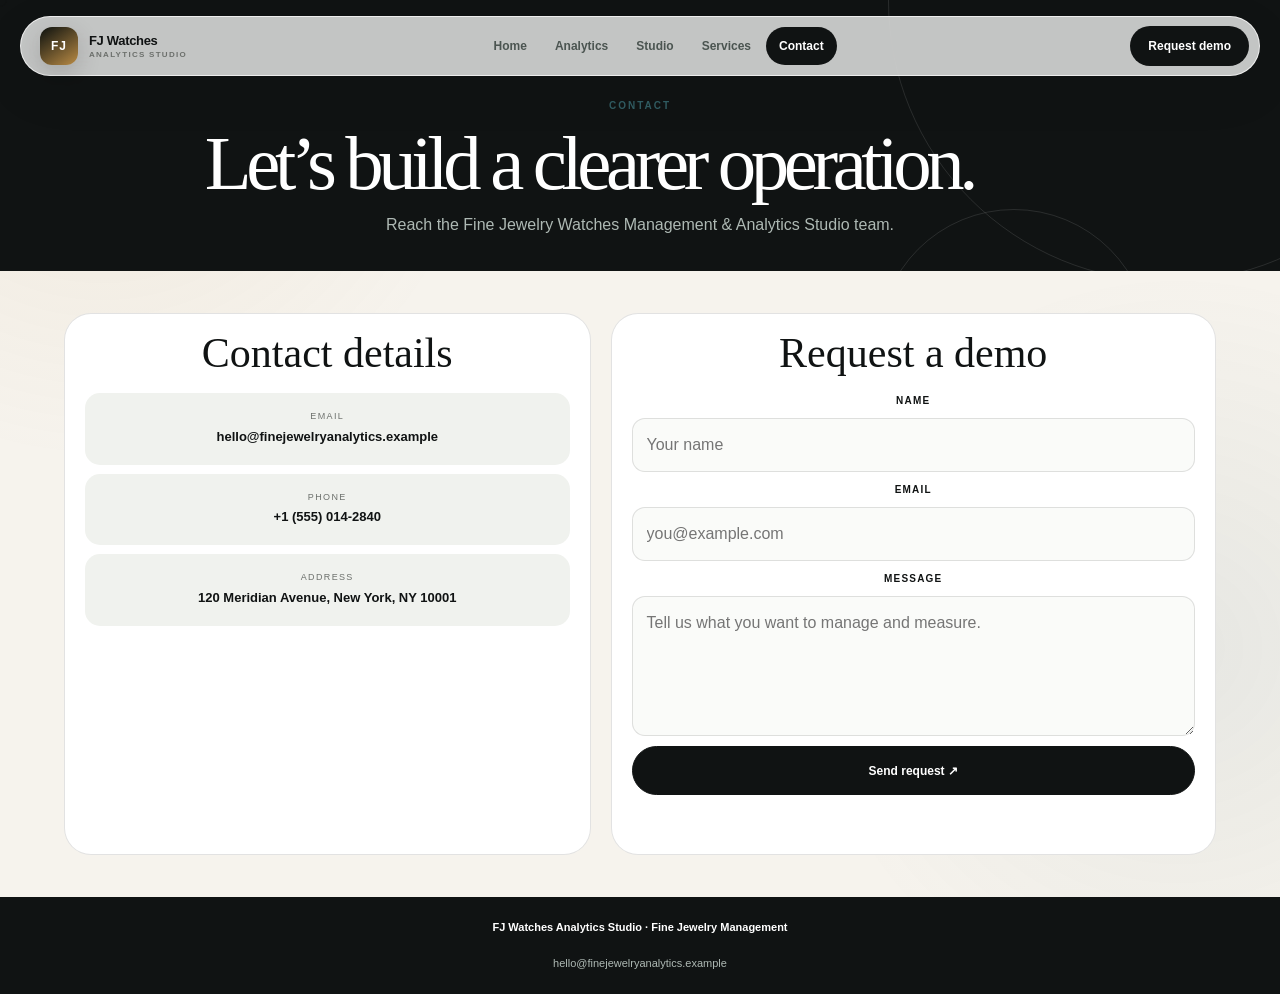
==== contact.html @ 07417df6 "first commit" ====
<!doctype html><html lang="en"><head><meta charset="utf-8"><meta name="viewport" content="width=device-width,initial-scale=1"><meta name="description" content="Contact Fine Jewelry Watches Management & Analytics Studio."><title>Contact — FJ Watches Analytics Studio</title><link rel="icon" href="assets/images/favicon.svg"><link rel="stylesheet" href="assets/css/style.css"></head><body><div class="progress"></div><div class="cursor"></div><header class="nav"><a class="brand" href="index.html"><span class="mark">FJ</span><span><b>FJ Watches</b><small>Analytics Studio</small></span></a><nav class="navlinks"><a href="index.html">Home</a><a href="directory.html">Analytics</a><a href="story.html">Studio</a><a href="workflow.html">Services</a><a class="active" href="contact.html">Contact</a></nav><a class="nav-cta" href="contact.html">Request demo</a><button class="menu" aria-label="Open menu">☰</button></header><main><section class="page active"><section class="page-hero compact-page"><div class="kicker">Contact</div><h1>Let’s build a clearer operation.</h1><p>Reach the Fine Jewelry Watches Management & Analytics Studio team.</p></section><section class="section reveal"><div class="contact-grid"><div class="panel"><h2>Contact details</h2><div class="details"><div class="detail"><small>Email</small><b>hello@finejewelryanalytics.example</b></div><div class="detail"><small>Phone</small><b>+1 (555) 014-2840</b></div><div class="detail"><small>Address</small><b>120 Meridian Avenue, New York, NY 10001</b></div></div><div class="map"><iframe src="https://www.google.com/maps?q=New%20York%20NY&output=embed" loading="lazy" title="Map"></iframe></div></div><div class="panel"><h2>Request a demo</h2><form class="form"><label for="name">Name</label><input id="name" placeholder="Your name"><label for="email">Email</label><input id="email" type="email" placeholder="you@example.com"><label for="message">Message</label><textarea id="message" placeholder="Tell us what you want to manage and measure."></textarea><button class="btn primary" type="button">Send request ↗</button></form></div></div></section></section></main><footer><div class="footer-brand">FJ Watches Analytics Studio · Fine Jewelry Management</div><div>hello@finejewelryanalytics.example</div></footer><script src="assets/js/main.js"></script></body></html>
---- assets/css/style.css ----
:root{
 --bg:#f7f8f6;--paper:#ffffff;--ink:#030b07;--muted:#68736e;
 --blue:#32699c;--gold:#be8c28;--red:#b52d1b;--slate:#48545a;
 --line:rgba(3,11,7,.12);--radius:28px;--ease:cubic-bezier(.2,.75,.2,1)
}
*{box-sizing:border-box}
html{scroll-behavior:smooth}
body{margin:0;background:var(--bg);color:var(--ink);font-family:Arial,Helvetica,sans-serif;line-height:1.5;overflow-x:hidden}
body:after{content:"";position:fixed;inset:0;pointer-events:none;z-index:-1;background:radial-gradient(circle at 10% 10%,rgba(50,105,156,.08),transparent 28%),radial-gradient(circle at 90% 70%,rgba(190,140,40,.07),transparent 30%)}
img{display:block;width:100%;height:100%;object-fit:cover}
a{text-decoration:none;color:inherit}
button,input,textarea{font:inherit}
.progress{position:fixed;z-index:999;left:0;top:0;height:3px;width:0;background:var(--gold)}
.cursor{display:none;position:fixed;z-index:9999;width:14px;height:14px;border:1px solid var(--ink);border-radius:50%;pointer-events:none;transform:translate(-50%,-50%);transition:.2s}
@media(min-width:1000px){.cursor{display:block}}

.nav{position:fixed;z-index:100;top:16px;left:50%;transform:translateX(-50%);width:min(1240px,calc(100% - 28px));padding:9px 10px 9px 19px;border:1px solid rgba(255,255,255,.7);background:rgba(247,248,246,.78);backdrop-filter:blur(20px);border-radius:999px;box-shadow:0 15px 50px rgba(3,11,7,.08);display:flex;align-items:center;justify-content:space-between}
.brand{display:flex;align-items:center;gap:10px;font-weight:800;letter-spacing:-.03em}
.mark{width:36px;height:36px;border-radius:50%;background:var(--ink);color:#fff;display:grid;place-items:center;font-family:Georgia,serif}
.navlinks{display:flex;gap:2px}
.navlinks a{font-size:12px;font-weight:700;padding:10px 13px;border-radius:999px;color:#4b5551;transition:.3s}
.navlinks a:hover,.navlinks a.active{background:var(--ink);color:#fff}
.nav-cta{background:var(--ink);color:#fff;border-radius:999px;padding:11px 18px;font-size:12px;font-weight:800;transition:.3s}
.nav-cta:hover{transform:translateY(-3px)}
.menu{display:none;width:40px;height:40px;border:0;border-radius:50%;background:var(--ink);color:#fff}

main{display:block}.page{display:none}.page.active{display:block}
.hero{min-height:560px;padding:92px 5vw 42px;display:grid;grid-template-columns:.9fr 1.1fr;gap:50px;align-items:center;background:linear-gradient(135deg,#f7f8f6,#eef2ed)}
.hero-copy{position:relative;z-index:3;text-align:center}
.kicker{font-size:10px;letter-spacing:.2em;text-transform:uppercase;font-weight:800;color:var(--blue);margin-bottom:19px}
.hero h1,.page-hero h1,h2,h3{font-family:Georgia,"Times New Roman",serif;font-weight:500}
.hero h1{font-size:clamp(48px,5.5vw,78px);text-align:center;line-height:.87;letter-spacing:-.07em;margin:0 0 26px;max-width:760px}
.hero h1 .line{display:block;overflow:hidden}
.hero h1 .line span{display:inline-block;animation:lineUp 1s var(--ease) both}
.hero h1 .line:nth-child(2) span{animation-delay:.13s}
.hero p{max-width:530px;color:var(--muted);font-size:15px;margin-left:auto;margin-right:auto;text-align:center}
.actions{display:flex;flex-wrap:wrap;justify-content:center;gap:10px;margin-top:24px}
.btn{min-height:49px;padding:0 21px;border:1px solid var(--ink);border-radius:999px;display:inline-flex;align-items:center;justify-content:center;font-size:12px;font-weight:800;transition:.35s var(--ease)}
.btn.primary{background:var(--ink);color:#fff}
.btn:hover{transform:translateY(-4px);box-shadow:0 16px 30px rgba(3,11,7,.15)}

.hero-art{height:370px;position:relative}
.hero-photo{height:350px;border-radius:42px 42px 145px 42px;overflow:hidden;transform:rotate(1.8deg);box-shadow:0 35px 90px rgba(3,11,7,.18);animation:photoIn 1.15s var(--ease) both}
.hero-photo img{transition:transform 1.2s var(--ease)}
.hero-art:hover .hero-photo img{transform:scale(1.07)}
.orbit{position:absolute;width:220px;height:220px;border:1px solid rgba(50,105,156,.35);border-radius:50%;right:-75px;top:20px;animation:spin 16s linear infinite}
.orbit:after{content:"";position:absolute;width:9px;height:9px;border-radius:50%;background:var(--gold);top:15px;left:45px}
.float-card{position:absolute;left:-35px;bottom:24px;width:245px;padding:18px;background:rgba(255,255,255,.92);backdrop-filter:blur(16px);border-radius:20px;box-shadow:0 22px 60px rgba(3,11,7,.14);animation:float 4s ease-in-out infinite}
.float-card b{font:30px Georgia,serif;display:block}
.float-card small{color:var(--muted);font-size:11px}

.marquee{overflow:hidden;background:var(--ink);color:#fff;padding:18px 0}
.track{display:flex;width:max-content;animation:marquee 25s linear infinite}
.track span{font:18px Georgia,serif;white-space:nowrap;padding:0 30px}.track i{color:var(--gold);font-style:normal}

.section{padding:46px 5vw;position:relative}
.section.alt{background:#edf1ed}
.head{display:block;text-align:center;margin:0 auto 22px;max-width:900px}
.head h2{font-size:clamp(36px,4.5vw,60px);line-height:.94;letter-spacing:-.06em;margin:0;max-width:780px}
.head p{max-width:520px;color:var(--muted);font-size:13px;margin:12px auto 0}

.dest-grid{display:grid;grid-template-columns:1.2fr .8fr .8fr;gap:14px;align-items:start}
.dest-card{min-height:280px;position:relative;overflow:hidden;border-radius:var(--radius);isolation:isolate;background:#bbc5bf;transition:transform .25s var(--ease),box-shadow .35s}
.dest-card:nth-child(2){margin-top:38px;min-height:250px}.dest-card:nth-child(3){margin-top:72px;min-height:225px}
.dest-card:after{content:"";position:absolute;inset:0;background:linear-gradient(180deg,transparent 42%,rgba(3,11,7,.78));z-index:1}
.dest-card img{transition:transform 1s var(--ease)}.dest-card:hover img{transform:scale(1.09)}
.dest-card:hover{box-shadow:0 30px 70px rgba(3,11,7,.18)}
.dest-num{position:absolute;z-index:2;right:17px;top:17px;width:39px;height:39px;border-radius:50%;background:rgba(255,255,255,.88);display:grid;place-items:center;font-size:10px;font-weight:800}
.dest-info{position:absolute;z-index:2;left:22px;right:20px;bottom:20px;color:#fff;text-align:center}
.dest-info small{font-size:10px;letter-spacing:.16em;text-transform:uppercase}.dest-info h3{font-size:32px;line-height:1;margin:7px 0 0}

.split{display:grid;grid-template-columns:.92fr 1.08fr;gap:36px;align-items:center}
.stack{height:360px;position:relative}
.stack .back{position:absolute;inset:45px 0 0 90px;border-radius:30px;overflow:hidden;transform:rotate(4deg);opacity:.78}
.stack .front{position:absolute;inset:0 90px 45px 0;border-radius:30px 135px 30px 30px;overflow:hidden;box-shadow:0 35px 80px rgba(3,11,7,.18)}
.stack img{transition:transform 1.1s var(--ease)}.stack:hover .front img{transform:scale(1.06)}
.copy{text-align:center}.copy .label{font-size:10px;letter-spacing:.18em;text-transform:uppercase;color:var(--blue);font-weight:800}
.copy h2{font-size:clamp(44px,5.6vw,76px);line-height:.92;letter-spacing:-.06em;margin:12px 0 20px}
.copy p{max-width:570px;color:var(--muted);margin-left:auto;margin-right:auto}
.stats{display:grid;grid-template-columns:repeat(3,1fr);gap:10px;margin-top:24px}
.stat{padding:16px;border:1px solid var(--line);border-radius:18px;background:rgba(255,255,255,.72)}
.stat b{font:34px Georgia,serif;display:block}.stat span{font-size:10px;color:var(--muted)}

.features{display:grid;grid-template-columns:repeat(4,1fr);gap:10px}
.feature{min-height:170px;padding:18px;border-radius:25px;color:#fff;background:var(--ink);overflow:hidden;position:relative;transition:.45s var(--ease)}
.feature:before{content:"";position:absolute;width:160px;height:160px;border:1px solid rgba(255,255,255,.13);border-radius:50%;right:-70px;top:-60px;transition:.6s}
.feature:hover{transform:translateY(-10px);box-shadow:0 25px 55px rgba(3,11,7,.15)}.feature:hover:before{transform:scale(1.5)}
.feature:nth-child(2){background:var(--blue)}.feature:nth-child(3){background:var(--gold)}.feature:nth-child(4){background:var(--slate)}
.feature i{font-style:normal;font-size:10px;letter-spacing:.1em;opacity:.7;display:block;text-align:center}.feature h3{font-size:24px;margin:28px 0 7px;line-height:.95;text-align:center}.feature p{font-size:12px;opacity:.76;max-width:260px;margin-left:auto;margin-right:auto;text-align:center}

.editorial{display:grid;grid-template-columns:1.1fr .9fr;gap:14px}
.editorial .big,.editorial .small{display:block;position:relative;overflow:hidden;border-radius:30px}
.editorial .big{height:270px}.editorial .smallcol{display:grid;grid-template-rows:1fr 1fr;gap:14px;min-height:270px}.editorial .small{height:auto;min-height:0}
.editorial a:after{content:"";position:absolute;inset:0;background:linear-gradient(180deg,transparent 48%,rgba(3,11,7,.66))}
.editorial img{transition:transform 1.1s var(--ease)}.editorial a:hover img{transform:scale(1.08)}
.caption{position:absolute;z-index:2;left:20px;bottom:18px;color:#fff;font-size:11px}

.page-hero{padding:98px 5vw 42px;background:var(--ink);color:#fff;position:relative;overflow:hidden;text-align:center}
.page-hero:before,.page-hero:after{content:"";position:absolute;border:1px solid rgba(255,255,255,.11);border-radius:50%;animation:spin 18s linear infinite}
.page-hero:before{width:560px;height:560px;right:-170px;top:-280px}.page-hero:after{width:270px;height:270px;right:130px;bottom:-210px;animation-direction:reverse}
.page-hero h1{font-size:clamp(48px,6vw,78px);margin-left:auto;margin-right:auto;line-height:.84;letter-spacing:-.07em;margin:8px 0 0;max-width:1050px;position:relative;z-index:1;animation:lineUp 1s var(--ease) both}
.page-hero p{max-width:600px;color:#aeb9b4;margin:16px auto 0;position:relative;z-index:1}

.steps{display:grid;grid-template-columns:repeat(3,1fr);gap:18px}
.step{padding:22px;text-align:center;border-top:1px solid var(--ink);transition:.35s var(--ease)}.step:hover{transform:translateY(-7px);padding-left:34px}
.step b{font-size:10px;color:var(--blue);letter-spacing:.1em}.step h3{font-size:30px;line-height:.95;margin:34px 0 10px}.step p{font-size:13px;color:var(--muted)}

.contact-grid{display:grid;grid-template-columns:.8fr 1.2fr;gap:20px}
.panel{padding:24px;border:1px solid var(--line);background:#fff;border-radius:27px}
.panel h2{font-size:42px;line-height:.95;margin:0 0 20px;text-align:center}
.details{display:grid;gap:9px;text-align:center}.detail{padding:17px;border-radius:15px;background:#f0f2ee}.detail small{display:block;font-size:9px;text-transform:uppercase;letter-spacing:.15em;color:var(--muted)}.detail b{font-size:13px}
.form{display:grid;gap:10px;text-align:center}.form label{font-size:10px;font-weight:800;text-transform:uppercase;letter-spacing:.12em}.form input,.form textarea{width:100%;padding:14px;border:1px solid var(--line);border-radius:13px;background:#fafbf9;outline:0}.form textarea{min-height:140px;resize:vertical}
.map{height:230px;margin-top:18px;border-radius:18px;overflow:hidden}.map iframe{width:100%;height:100%;border:0}

.cta{margin:0 5vw 60px;padding:48px 6%;border-radius:32px;background:var(--ink);color:#fff;display:flex;align-items:center;justify-content:space-between;gap:30px;overflow:hidden;position:relative}
.cta:after{content:"";position:absolute;width:420px;height:420px;border:1px solid rgba(255,255,255,.1);border-radius:50%;right:-120px;top:-170px}
.cta h2{font-size:clamp(42px,5.5vw,76px);line-height:.92;letter-spacing:-.06em;margin:0;max-width:740px;position:relative;z-index:1}.cta .btn{position:relative;z-index:1;border-color:#fff}.cta .btn.primary{background:#fff;color:var(--ink)}

.reveal{opacity:0;transform:translateY(55px);transition:opacity .9s var(--ease),transform .9s var(--ease)}
.reveal.show{opacity:1;transform:none}
.stagger>*{opacity:0;transform:translateY(30px);transition:.7s var(--ease)}.stagger.show>*{opacity:1;transform:none}.stagger.show>*:nth-child(2){transition-delay:.1s}.stagger.show>*:nth-child(3){transition-delay:.2s}.stagger.show>*:nth-child(4){transition-delay:.3s}

footer{padding:28px 5vw;background:var(--ink);color:#aeb9b4;display:flex;justify-content:center;gap:20px;font-size:11px;text-align:center;flex-wrap:wrap}.footer-brand{color:#fff;font-weight:800;width:100%}

@keyframes lineUp{from{opacity:0;transform:translateY(110%)}to{opacity:1;transform:none}}
@keyframes photoIn{from{opacity:0;transform:rotate(6deg) scale(.94)}to{opacity:1;transform:rotate(1.8deg) scale(1)}}
@keyframes float{50%{transform:translateY(-11px)}}@keyframes spin{to{transform:rotate(360deg)}}@keyframes marquee{to{transform:translateX(-50%)}}

@media(max-width:900px){
 .navlinks,.nav-cta{display:none}.menu{display:grid;place-items:center}.nav.open{border-radius:22px}.nav.open .navlinks{display:flex;position:absolute;top:62px;left:0;right:0;flex-direction:column;background:rgba(247,248,246,.98);padding:9px;border-radius:20px;box-shadow:0 20px 50px rgba(0,0,0,.12)}.nav.open .navlinks a{text-align:center}
 .hero{grid-template-columns:1fr;padding-top:112px;min-height:auto;text-align:center}.hero-art{height:430px}.hero-photo{height:410px}.dest-grid{grid-template-columns:1fr}.dest-card,.dest-card:nth-child(2),.dest-card:nth-child(3){margin:0;min-height:330px}
 .split,.contact-grid,.editorial{grid-template-columns:1fr}.stack{height:520px}.features,.steps{grid-template-columns:1fr 1fr}.editorial .big{height:500px}.editorial .small{height:300px}.head{display:block;text-align:center}.head p{margin:12px auto 0}.cta{display:block}.cta .btn{margin-top:28px}footer{display:block}footer div+div{margin-top:8px}
}
@media(max-width:560px){
 .nav{top:9px;width:calc(100% - 18px)}.hero{padding:115px 5vw 55px}.hero h1{font-size:55px}.hero-art{height:390px}.hero-photo{height:370px;border-radius:30px 30px 85px 30px}.float-card{width:205px;left:5px}
 .section{padding:58px 5vw}.head h2{font-size:45px}.stack{height:340px}.stack .front{inset:0 45px 25px 0}.stack .back{inset:30px 0 0 45px}.features,.steps,.stats{grid-template-columns:1fr}.editorial .big{height:300px}.editorial .small{height:200px}.page-hero{padding:112px 5vw 52px;text-align:center}.page-hero h1{font-size:54px}.panel{padding:18px}.panel h2{font-size:39px}.cta{margin-bottom:40px;padding:38px 7%;text-align:center}
}

/* Compact visual rhythm: keep sections intentionally short even at browser zoom-out. */
@media(min-width:901px){
  .hero{min-height:560px;}
  .hero-art{height:370px;}
  .hero-photo{height:350px;}
  .section{padding-top:46px;padding-bottom:46px;}
  .dest-card,.dest-card:nth-child(2),.dest-card:nth-child(3){min-height:280px;}
  .dest-card:nth-child(2){margin-top:38px;min-height:250px;}
  .dest-card:nth-child(3){margin-top:72px;min-height:225px;}
  .stack{height:360px;}
  .editorial .big{height:270px;}
  .editorial .smallcol{height:270px;}
  .feature{min-height:170px;}
  .page-hero{padding-top:98px;padding-bottom:42px;}
  .page-hero h1{font-size:clamp(48px,6vw,78px);}
}

/* Fine Jewelry Watches — compact SaaS dashboard theme */
:root{--bg:#f6f3ed;--paper:#fffdf8;--ink:#101313;--muted:#6c706c;--blue:#315d63;--gold:#b98b45;--red:#8f3f2e;--slate:#4e5653;--line:rgba(16,19,19,.12);--radius:24px}
body{background:var(--bg)}
body:after{background:radial-gradient(circle at 8% 8%,rgba(185,139,69,.09),transparent 27%),radial-gradient(circle at 92% 72%,rgba(49,93,99,.08),transparent 28%)}
.mark{width:38px;height:38px;border-radius:12px;background:var(--gold);font:700 11px Arial,sans-serif;letter-spacing:-.04em}
.hero{min-height:520px;padding:92px 5vw 34px;grid-template-columns:.88fr 1.12fr;gap:38px}
.hero h1{font-size:clamp(43px,4.7vw,70px);max-width:720px;line-height:.9}
.hero p{max-width:570px;font-size:14px}
.hero-art{height:330px}.hero-photo{height:310px;border-radius:28px;transform:none;background:#101313;box-shadow:0 28px 70px rgba(16,19,19,.14)}
.hero-art:hover .hero-photo img{transform:none}
.dashboard-card{padding:22px;color:#fff;overflow:hidden;background:linear-gradient(145deg,#151919,#30352f)}
.dashboard-card:before{content:"";position:absolute;inset:0;background:linear-gradient(120deg,rgba(185,139,69,.15),transparent 40%);pointer-events:none}
.dash-top{display:flex;justify-content:space-between;align-items:center;font-size:11px;position:relative}.dash-top span{font-size:9px;color:#b9c1bd;text-transform:uppercase;letter-spacing:.12em}
.metric-row{display:grid;grid-template-columns:repeat(3,1fr);gap:10px;margin-top:20px;position:relative}.metric-row>div{padding:12px;border:1px solid rgba(255,255,255,.1);border-radius:14px;background:rgba(255,255,255,.04)}.metric-row small{display:block;color:#9ca7a2;font-size:8px;text-transform:uppercase;letter-spacing:.1em}.metric-row strong{display:block;font:23px Georgia,serif;margin-top:4px}.metric-row em{font-style:normal;color:#d4b06e;font-size:8px}
.chart{width:100%;height:125px;margin-top:14px;position:relative}.dash-bottom{display:flex;justify-content:space-between;color:#8e9994;font-size:8px}
.float-card{background:rgba(255,253,248,.95);color:var(--ink);border-color:rgba(16,19,19,.08);box-shadow:0 20px 45px rgba(16,19,19,.12)}
.section{padding:42px 5vw}.head{margin-bottom:18px}.head h2{font-size:clamp(34px,4vw,56px)}
.feature-grid.three{grid-template-columns:repeat(3,1fr)}.feature.light{background:var(--paper);color:var(--ink);border:1px solid var(--line);box-shadow:0 12px 35px rgba(16,19,19,.04)}.feature.light.accent{background:#eee5d4}.feature.light.dark{background:#173033;color:#fff}.feature.light i{color:var(--gold);opacity:1}.feature.light h3{margin-top:22px}.feature.light p{color:inherit;opacity:.68}
.analytics-split{grid-template-columns:.9fr 1.1fr}.product-visual{height:330px;border-radius:26px;overflow:hidden;position:relative;box-shadow:0 22px 55px rgba(16,19,19,.12)}.product-visual img{transition:transform 1s var(--ease)}.product-visual:hover img{transform:scale(1.04)}.visual-tag{position:absolute;left:16px;bottom:16px;padding:9px 12px;background:rgba(16,19,19,.78);backdrop-filter:blur(10px);color:#fff;border-radius:999px;font-size:9px;letter-spacing:.08em;text-transform:uppercase}.copy h2{font-size:clamp(38px,4.6vw,64px)}
.steps.three{grid-template-columns:repeat(3,1fr)}
.analytics-gallery .big{height:250px}.analytics-gallery .smallcol{height:250px}
.dashboard-grid{display:grid;grid-template-columns:1.5fr .75fr .75fr;gap:12px}.dash-panel{background:var(--paper);border:1px solid var(--line);border-radius:22px;padding:18px;min-height:220px;overflow:hidden}.dash-panel.wide{grid-row:span 1}.panel-head{display:flex;justify-content:space-between;align-items:center;font-size:10px;text-transform:uppercase;letter-spacing:.1em;color:var(--muted)}.panel-head b{color:var(--gold)}.big-number{font:42px Georgia,serif;margin-top:10px}.large-chart{width:100%;height:150px;margin-top:8px}.panel-image{height:100px;border-radius:14px;margin:12px 0}.dash-panel h3{font-size:24px;margin:0}.dash-panel p{font-size:11px;color:var(--muted);margin:5px 0}.ring{width:110px;height:110px;border-radius:50%;margin:20px auto 12px;background:conic-gradient(var(--gold) 0 82%,#e3dfd5 82% 100%);display:grid;place-items:center;position:relative}.ring:after{content:"";position:absolute;inset:10px;background:var(--paper);border-radius:50%}.ring strong,.ring small{position:relative;z-index:1}.ring strong{font:24px Georgia,serif}.ring small{display:block;font-size:8px;grid-column:1;grid-row:1;margin-top:34px;color:var(--muted)}.mini-bars{height:55px;display:flex;align-items:end;gap:5px}.mini-bars i{display:block;flex:1;background:var(--gold);border-radius:4px 4px 0 0}
.metric-cards{display:grid;grid-template-columns:repeat(4,1fr);gap:10px}.metric-cards article{background:var(--paper);border:1px solid var(--line);border-radius:18px;padding:20px;text-align:center}.metric-cards b{font:34px Georgia,serif;display:block}.metric-cards span{font-size:10px;color:var(--muted);display:block;margin:4px 0}.metric-cards em{font-style:normal;font-size:9px;color:var(--gold);font-weight:700}
.compact-page{padding-bottom:34px}
.contact-grid{grid-template-columns:1fr 1.15fr}.panel{padding:20px}.map{height:190px}
footer{padding:22px 5vw}
@media(max-width:900px){.hero{grid-template-columns:1fr;padding-top:108px}.hero-art{height:350px}.hero-photo{height:330px}.feature-grid.three,.dashboard-grid,.metric-cards{grid-template-columns:1fr 1fr}.analytics-split{grid-template-columns:1fr}.product-visual{height:300px}.steps.three{grid-template-columns:1fr}.dashboard-grid .wide{grid-column:1/-1}}
@media(max-width:560px){.hero{padding:110px 5vw 42px}.hero h1{font-size:43px}.hero-art{height:330px}.hero-photo{height:310px}.metric-row{gap:5px}.metric-row>div{padding:8px}.metric-row strong{font-size:17px}.chart{height:105px}.float-card{left:2px;bottom:10px;width:190px}.section{padding:38px 5vw}.feature-grid.three,.metric-cards{grid-template-columns:1fr}.product-visual{height:250px}.analytics-gallery .big{height:230px}.analytics-gallery .smallcol{height:230px}.dashboard-grid{grid-template-columns:1fr}.dashboard-grid .wide{grid-column:auto}.dash-panel{min-height:190px}.page-hero h1{font-size:45px}}

/* --- Final refinement: refined brand, centered watch hero, readable service cards --- */
.brand{gap:11px;line-height:1}.brand>span:last-child{display:flex;flex-direction:column;gap:4px}.brand>span:last-child b{font-size:13px;letter-spacing:-.025em}.brand>span:last-child small{font-size:8px;letter-spacing:.16em;text-transform:uppercase;color:var(--muted);font-weight:800}.mark{width:38px;height:38px;border-radius:12px;display:grid;place-items:center;background:linear-gradient(145deg,#0b100e,#b98b45);color:#fff;font-size:12px;letter-spacing:.08em;box-shadow:0 8px 24px rgba(3,11,7,.16);position:relative;overflow:hidden}.mark:after{content:"";position:absolute;inset:-30%;border:1px solid rgba(255,255,255,.25);border-radius:50%;animation:spin 9s linear infinite}
.home-hero-clean{display:block;min-height:auto;padding:82px 5vw 46px;background:radial-gradient(circle at 50% 0%,rgba(185,139,69,.10),transparent 32%),linear-gradient(135deg,#f7f8f6,#eef2ed)}.home-hero-clean .hero-copy{max-width:980px;margin:0 auto}.hero-watch-visual{width:205px;height:205px;margin:0 auto 15px;position:relative;display:grid;place-items:center}.hero-watch-visual img{width:145px;height:145px;object-fit:cover;border-radius:50%;position:relative;z-index:3;box-shadow:0 20px 55px rgba(3,11,7,.22);animation:watchFloat 4.5s ease-in-out infinite,watchIn 1s var(--ease) both}.watch-glow{position:absolute;width:165px;height:165px;border-radius:50%;background:rgba(185,139,69,.16);filter:blur(18px);animation:glowPulse 3.2s ease-in-out infinite}.watch-orbit{position:absolute;border:1px solid rgba(185,139,69,.48);border-radius:50%;inset:8px;animation:spin 11s linear infinite}.watch-orbit:before{content:"";position:absolute;width:7px;height:7px;border-radius:50%;background:#b98b45;top:8px;left:50%;box-shadow:0 0 18px rgba(185,139,69,.65)}.orbit-b{inset:27px;border-style:dashed;animation-duration:8s;animation-direction:reverse}.watch-pulse{position:absolute;width:190px;height:190px;border:1px solid rgba(50,105,156,.18);border-radius:50%;animation:pulseRing 2.8s ease-out infinite}.home-hero-clean .kicker{margin-bottom:8px}.home-hero-clean h1{margin-bottom:18px}.home-hero-clean p{max-width:650px}.home-hero-clean .actions{justify-content:center}
@keyframes watchFloat{0%,100%{transform:translateY(0) rotate(-3deg)}50%{transform:translateY(-9px) rotate(3deg)}}@keyframes watchIn{from{opacity:0;transform:scale(.72) rotate(-18deg)}to{opacity:1;transform:scale(1) rotate(-3deg)}}@keyframes glowPulse{0%,100%{transform:scale(.92);opacity:.65}50%{transform:scale(1.08);opacity:1}}@keyframes pulseRing{0%{transform:scale(.76);opacity:.75}100%{transform:scale(1.12);opacity:0}}
.service-grid-3x3{display:grid!important;grid-template-columns:repeat(3,minmax(0,1fr));gap:14px}.service-card{position:relative!important;min-height:245px!important;height:245px!important;padding:0!important;overflow:hidden!important;border-radius:24px!important;background:#151919!important;color:#fff!important;border:0!important}.service-card img{position:absolute;inset:0;width:100%;height:100%;object-fit:cover;transition:transform .8s var(--ease),filter .5s ease;filter:saturate(.82) brightness(.58)}.service-card:after{content:"";position:absolute;inset:0;background:linear-gradient(180deg,rgba(3,11,7,.22) 0%,rgba(3,11,7,.48) 42%,rgba(3,11,7,.94) 100%);z-index:1}.service-card:hover img{transform:scale(1.08);filter:saturate(1) brightness(.65)}.service-overlay{position:absolute;inset:0;z-index:2;padding:22px 20px 18px;display:flex;flex-direction:column;justify-content:flex-end;text-align:center;color:#fff!important}.service-overlay i{font-style:normal;font-size:9px;letter-spacing:.14em;font-weight:800;color:rgba(255,255,255,.78);margin-bottom:8px}.service-overlay h3{font-size:26px!important;line-height:1;margin:0 0 9px;color:#fff!important;text-shadow:0 2px 16px rgba(0,0,0,.35)}.service-overlay p{font-size:11px!important;line-height:1.45;margin:0 auto 9px;max-width:310px;color:rgba(255,255,255,.92)!important}.service-overlay small{font-size:9px;color:rgba(255,255,255,.72)!important}.workflow-services-head{text-align:center}
@media(max-width:900px){.service-grid-3x3{grid-template-columns:repeat(2,minmax(0,1fr))}.service-card{height:230px!important;min-height:230px!important}.hero-watch-visual{width:185px;height:185px}.home-hero-clean{padding-top:95px}}
@media(max-width:560px){.service-grid-3x3{grid-template-columns:1fr}.service-card{height:245px!important;min-height:245px!important}.home-hero-clean{padding:105px 5vw 42px}.hero-watch-visual{width:170px;height:170px}.hero-watch-visual img{width:125px;height:125px}.watch-pulse{width:158px;height:158px}.home-hero-clean h1{font-size:43px}.brand>span:last-child b{font-size:12px}}

/* HOME HERO — refined split composition */
.home-hero-clean{
  display:grid;
  grid-template-columns:minmax(0,1.05fr) minmax(390px,.95fr);
  align-items:center;
  gap:clamp(36px,6vw,100px);
  min-height:520px;
  padding:72px 7vw 58px;
  overflow:hidden;
  text-align:left;
  background:radial-gradient(circle at 78% 48%,rgba(185,139,69,.13),transparent 30%),linear-gradient(135deg,#f7f8f6,#eef2ed);
}
.home-hero-clean .hero-copy{max-width:700px;margin:0;text-align:left;z-index:4}
.home-hero-clean .kicker{margin-bottom:14px;letter-spacing:.14em}
.home-hero-clean h1{margin:0 0 20px;text-align:left;max-width:690px}
.home-hero-clean h1 .line{display:block;overflow:hidden}
.home-hero-clean h1 .line span{display:inline-block}
.home-hero-clean p{max-width:610px;margin:0 0 28px;text-align:left}
.home-hero-clean .actions{justify-content:flex-start}
.hero-visual-side{position:relative;min-height:390px;display:grid;place-items:center;z-index:2}
.hero-watch-visual{width:350px;height:350px;margin:0;position:relative;display:grid;place-items:center;isolation:isolate;animation:heroDrift 7s ease-in-out infinite}
.hero-watch-visual img{width:238px;height:238px;object-fit:cover;border-radius:50%;position:relative;z-index:5;box-shadow:0 28px 70px rgba(3,11,7,.28);animation:watchFloat 4.5s ease-in-out infinite,watchIn 1s var(--ease) both,watchTurn 12s ease-in-out infinite alternate}
.watch-glow{width:285px;height:285px;z-index:1}
.watch-orbit{z-index:2}
.watch-pulse{width:330px;height:330px;z-index:0}
.watch-halo{position:absolute;width:265px;height:265px;border:1px solid rgba(190,140,40,.2);border-radius:50%;z-index:1;animation:haloPulse 3.5s ease-in-out infinite}
.watch-spark{position:absolute;width:8px;height:8px;border-radius:50%;background:#be8c28;z-index:7;box-shadow:0 0 18px rgba(190,140,40,.8);animation:sparkFloat 3s ease-in-out infinite}
.spark-1{top:54px;right:76px}.spark-2{bottom:68px;left:64px;animation-delay:1s}.spark-3{top:130px;left:32px;animation-delay:1.8s}
.hero-float-card{position:absolute;z-index:8;display:flex;flex-direction:column;gap:3px;padding:12px 16px;border:1px solid rgba(255,255,255,.6);background:rgba(255,255,255,.78);backdrop-filter:blur(14px);border-radius:14px;box-shadow:0 18px 45px rgba(3,11,7,.12);animation:cardFloat 4.5s ease-in-out infinite}
.hero-float-card b{font-size:22px;line-height:1;color:#030b07}.hero-float-card span{font-size:10px;letter-spacing:.08em;text-transform:uppercase;color:#48545a}
.card-top{top:46px;right:0}.card-bottom{bottom:48px;left:4px;animation-delay:1.1s}.card-bottom b{color:#32699c;font-size:16px}
@keyframes heroDrift{0%,100%{transform:translate3d(0,0,0) rotate(-1deg)}50%{transform:translate3d(0,-10px,0) rotate(1deg)}}
@keyframes watchTurn{0%{transform:scale(1) rotate(-1deg)}100%{transform:scale(1.025) rotate(1deg)}}
@keyframes haloPulse{0%,100%{transform:scale(.96);opacity:.5}50%{transform:scale(1.08);opacity:1}}
@keyframes sparkFloat{0%,100%{transform:translateY(0) scale(.7);opacity:.45}50%{transform:translateY(-12px) scale(1.2);opacity:1}}
@keyframes cardFloat{0%,100%{transform:translateY(0)}50%{transform:translateY(-8px)}}
@media(max-width:900px){
 .home-hero-clean{grid-template-columns:1fr;min-height:auto;padding:96px 6vw 48px;gap:28px;text-align:center}
 .home-hero-clean .hero-copy{text-align:center;margin:0 auto}.home-hero-clean h1,.home-hero-clean p{text-align:center;margin-left:auto;margin-right:auto}.home-hero-clean .actions{justify-content:center}
 .hero-visual-side{min-height:330px}.hero-watch-visual{width:300px;height:300px}.hero-watch-visual img{width:205px;height:205px}.watch-glow{width:250px;height:250px}.watch-pulse{width:282px;height:282px}.watch-halo{width:230px;height:230px}
 .card-top{right:2%}.card-bottom{left:2%}
}
@media(max-width:560px){
 .home-hero-clean{padding:90px 5vw 42px;gap:14px}.home-hero-clean h1{font-size:42px;line-height:.98}.home-hero-clean p{font-size:14px}.hero-visual-side{min-height:275px}.hero-watch-visual{width:245px;height:245px}.hero-watch-visual img{width:165px;height:165px}.watch-glow{width:205px;height:205px}.watch-pulse{width:230px;height:230px}.watch-halo{width:190px;height:190px}.card-top{top:18px;right:0}.card-bottom{bottom:12px;left:0}.hero-float-card{padding:9px 12px}.hero-float-card b{font-size:18px}.hero-float-card span{font-size:8px}
}
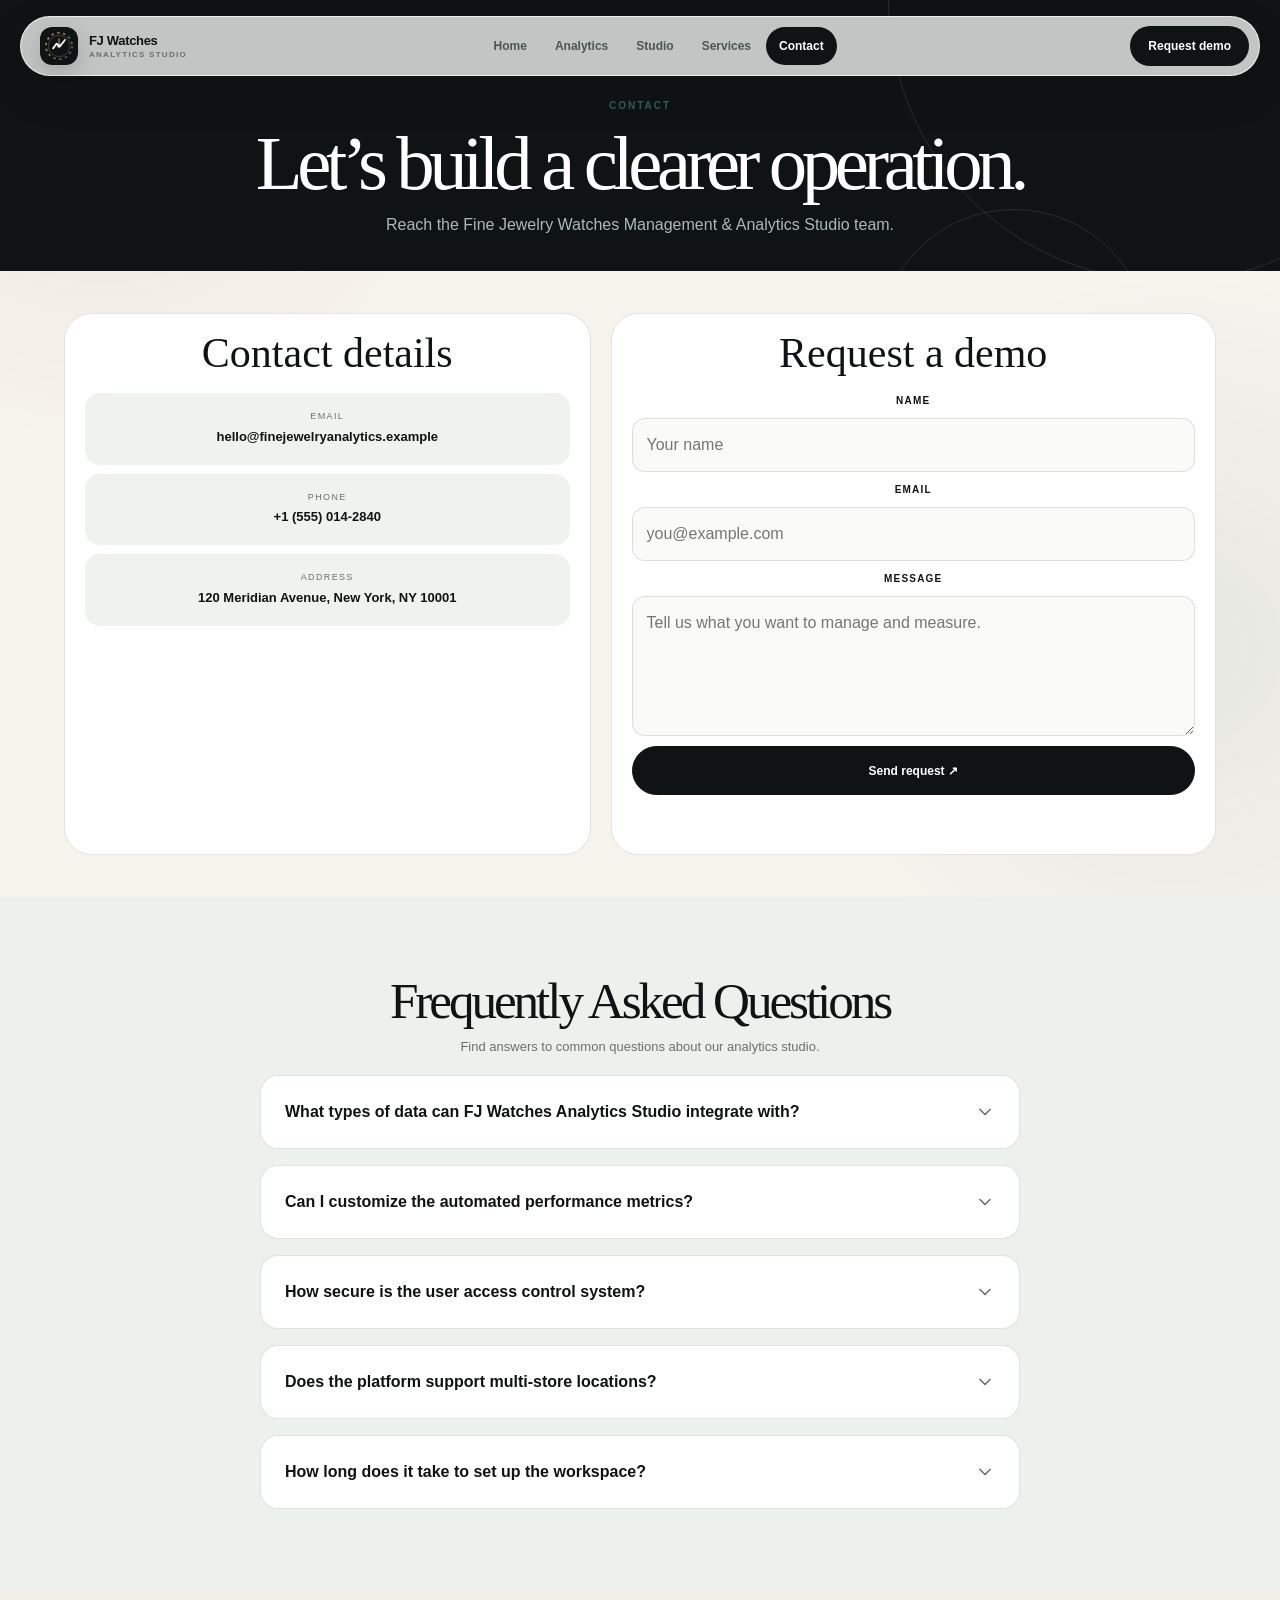
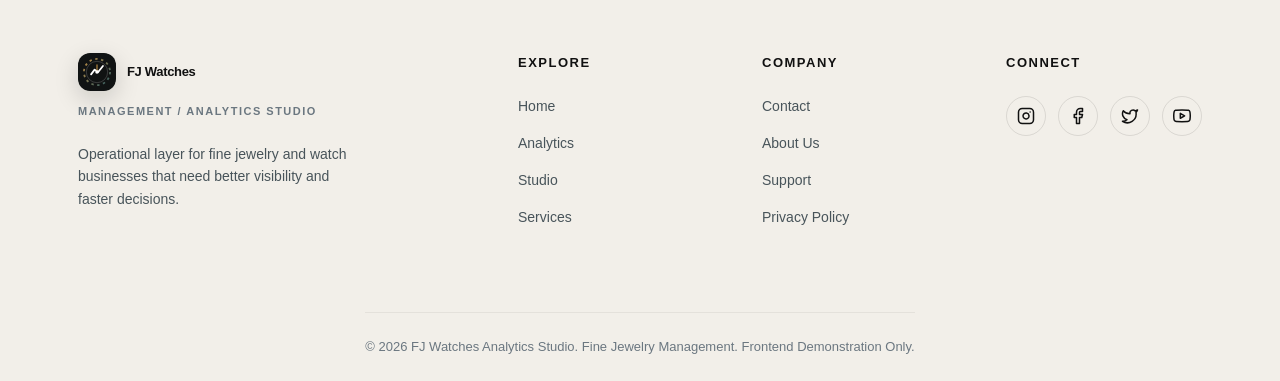
==== commit cd921b07: "second commit" ====
--- a/contact.html
+++ b/contact.html
@@ -1 +1 @@
-<!doctype html><html lang="en"><head><meta charset="utf-8"><meta name="viewport" content="width=device-width,initial-scale=1"><meta name="description" content="Contact Fine Jewelry Watches Management & Analytics Studio."><title>Contact — FJ Watches Analytics Studio</title><link rel="icon" href="assets/images/favicon.svg"><link rel="stylesheet" href="assets/css/style.css"></head><body><div class="progress"></div><div class="cursor"></div><header class="nav"><a class="brand" href="index.html"><span class="mark">FJ</span><span><b>FJ Watches</b><small>Analytics Studio</small></span></a><nav class="navlinks"><a href="index.html">Home</a><a href="directory.html">Analytics</a><a href="story.html">Studio</a><a href="workflow.html">Services</a><a class="active" href="contact.html">Contact</a></nav><a class="nav-cta" href="contact.html">Request demo</a><button class="menu" aria-label="Open menu">☰</button></header><main><section class="page active"><section class="page-hero compact-page"><div class="kicker">Contact</div><h1>Let’s build a clearer operation.</h1><p>Reach the Fine Jewelry Watches Management & Analytics Studio team.</p></section><section class="section reveal"><div class="contact-grid"><div class="panel"><h2>Contact details</h2><div class="details"><div class="detail"><small>Email</small><b>hello@finejewelryanalytics.example</b></div><div class="detail"><small>Phone</small><b>+1 (555) 014-2840</b></div><div class="detail"><small>Address</small><b>120 Meridian Avenue, New York, NY 10001</b></div></div><div class="map"><iframe src="https://www.google.com/maps?q=New%20York%20NY&output=embed" loading="lazy" title="Map"></iframe></div></div><div class="panel"><h2>Request a demo</h2><form class="form"><label for="name">Name</label><input id="name" placeholder="Your name"><label for="email">Email</label><input id="email" type="email" placeholder="you@example.com"><label for="message">Message</label><textarea id="message" placeholder="Tell us what you want to manage and measure."></textarea><button class="btn primary" type="button">Send request ↗</button></form></div></div></section></section></main><footer><div class="footer-brand">FJ Watches Analytics Studio · Fine Jewelry Management</div><div>hello@finejewelryanalytics.example</div></footer><script src="assets/js/main.js"></script></body></html>
+<!doctype html><html lang="en"><head><meta charset="utf-8"><meta name="viewport" content="width=device-width,initial-scale=1"><meta name="description" content="Contact Fine Jewelry Watches Management & Analytics Studio."><title>Contact — FJ Watches Analytics Studio</title><link rel="icon" href="assets/images/favicon.svg"><link rel="stylesheet" href="assets/css/style.css"></head><body><div class="progress"></div><div class="cursor"></div><header class="nav"><a class="brand" href="index.html"><img class="mark-logo" src="assets/images/favicon.svg" alt="Logo"><span><b>FJ Watches</b><small>Analytics Studio</small></span></a><nav class="navlinks"><a href="index.html">Home</a><a href="directory.html">Analytics</a><a href="story.html">Studio</a><a href="workflow.html">Services</a><a class="active" href="contact.html">Contact</a><button class="nav-cta mobile-cta">Request demo</button></nav><a class="nav-cta" href="contact.html">Request demo</a><button class="menu" aria-label="Open menu">☰</button></header><main><section class="page active"><section class="page-hero compact-page"><div class="kicker">Contact</div><h1>Let’s build a clearer operation.</h1><p>Reach the Fine Jewelry Watches Management & Analytics Studio team.</p></section><section class="section reveal"><div class="contact-grid"><div class="panel"><h2>Contact details</h2><div class="details"><div class="detail"><small>Email</small><b>hello@finejewelryanalytics.example</b></div><div class="detail"><small>Phone</small><b>+1 (555) 014-2840</b></div><div class="detail"><small>Address</small><b>120 Meridian Avenue, New York, NY 10001</b></div></div><div class="map"><iframe src="https://www.google.com/maps?q=New%20York%20NY&output=embed" loading="lazy" title="Map"></iframe></div></div><div class="panel"><h2>Request a demo</h2><form class="form"><label for="name">Name</label><input id="name" placeholder="Your name"><label for="email">Email</label><input id="email" type="email" placeholder="you@example.com"><label for="message">Message</label><textarea id="message" placeholder="Tell us what you want to manage and measure."></textarea><button class="btn primary" type="button">Send request ↗</button></form></div></div></section><section class="section alt reveal faq-section"><div class="head"><h2>Frequently Asked Questions</h2><p>Find answers to common questions about our analytics studio.</p></div><div class="faq-container"><details class="faq-item"><summary>What types of data can FJ Watches Analytics Studio integrate with? <svg viewBox="0 0 24 24" fill="none" stroke="currentColor" stroke-width="2" stroke-linecap="round" stroke-linejoin="round" class="faq-arrow"><polyline points="6 9 12 15 18 9"></polyline></svg></summary><div class="faq-content"><p>Our studio integrates with major e-commerce platforms, ERP systems, and point-of-sale software specifically tailored for jewelry and watch retailers to centralize your operations.</p></div></details><details class="faq-item"><summary>Can I customize the automated performance metrics? <svg viewBox="0 0 24 24" fill="none" stroke="currentColor" stroke-width="2" stroke-linecap="round" stroke-linejoin="round" class="faq-arrow"><polyline points="6 9 12 15 18 9"></polyline></svg></summary><div class="faq-content"><p>Yes, all dashboards and performance metrics can be fully customized. You can define your own KPIs, track specific collections, and adjust reporting intervals to suit your business needs.</p></div></details><details class="faq-item"><summary>How secure is the user access control system? <svg viewBox="0 0 24 24" fill="none" stroke="currentColor" stroke-width="2" stroke-linecap="round" stroke-linejoin="round" class="faq-arrow"><polyline points="6 9 12 15 18 9"></polyline></svg></summary><div class="faq-content"><p>We provide enterprise-grade security with role-based access control (RBAC). You can strictly manage permissions so that sensitive data is only accessible to authorized personnel.</p></div></details><details class="faq-item"><summary>Does the platform support multi-store locations? <svg viewBox="0 0 24 24" fill="none" stroke="currentColor" stroke-width="2" stroke-linecap="round" stroke-linejoin="round" class="faq-arrow"><polyline points="6 9 12 15 18 9"></polyline></svg></summary><div class="faq-content"><p>Absolutely. You can monitor inventory movement, sales data, and staff performance across multiple store locations and compare them in real-time within a single dashboard.</p></div></details><details class="faq-item"><summary>How long does it take to set up the workspace? <svg viewBox="0 0 24 24" fill="none" stroke="currentColor" stroke-width="2" stroke-linecap="round" stroke-linejoin="round" class="faq-arrow"><polyline points="6 9 12 15 18 9"></polyline></svg></summary><div class="faq-content"><p>Typical onboarding takes between 1 to 2 weeks depending on the complexity of your existing data structures. Our team provides full support during the integration process.</p></div></details></div></section></section></main><footer class="site-footer"><div class="footer-top"><div class="footer-col brand-col"><a class="brand" href="index.html"><img class="mark-logo" src="assets/images/favicon.svg" alt="Logo"><span><b>FJ Watches</b></span></a><div class="footer-subtitle">MANAGEMENT / ANALYTICS STUDIO</div><p>Operational layer for fine jewelry and watch businesses that need better visibility and faster decisions.</p></div><div class="footer-col"><h4>EXPLORE</h4><ul class="footer-links"><li><a href="index.html">Home</a></li><li><a href="directory.html">Analytics</a></li><li><a href="story.html">Studio</a></li><li><a href="workflow.html">Services</a></li></ul></div><div class="footer-col"><h4>COMPANY</h4><ul class="footer-links"><li><a href="contact.html">Contact</a></li><li><a href="#">About Us</a></li><li><a href="#">Support</a></li><li><a href="#">Privacy Policy</a></li></ul></div><div class="footer-col social-col"><h4>CONNECT</h4><div class="footer-social"><a href="#" aria-label="Instagram"><svg viewBox="0 0 24 24" fill="none" stroke="currentColor" stroke-width="2" stroke-linecap="round" stroke-linejoin="round"><rect x="2" y="2" width="20" height="20" rx="5" ry="5"></rect><path d="M16 11.37A4 4 0 1 1 12.63 8 4 4 0 0 1 16 11.37z"></path><line x1="17.5" y1="6.5" x2="17.51" y2="6.5"></line></svg></a><a href="#" aria-label="Facebook"><svg viewBox="0 0 24 24" fill="none" stroke="currentColor" stroke-width="2" stroke-linecap="round" stroke-linejoin="round"><path d="M18 2h-3a5 5 0 0 0-5 5v3H7v4h3v8h4v-8h3l1-4h-4V7a1 1 0 0 1 1-1h3z"></path></svg></a><a href="#" aria-label="Twitter"><svg viewBox="0 0 24 24" fill="none" stroke="currentColor" stroke-width="2" stroke-linecap="round" stroke-linejoin="round"><path d="M22 4s-.7 2.1-2 3.4c1.6 10-9.4 17.3-18 11.6 2.2.1 4.4-.6 6-2C3 15.5.5 9.6 3 5c2.2 2.6 5.6 4.1 9 4-.9-4.2 4-6.6 7-3.8 1.1 0 3-1.2 3-1.2z"></path></svg></a><a href="#" aria-label="YouTube"><svg viewBox="0 0 24 24" fill="none" stroke="currentColor" stroke-width="2" stroke-linecap="round" stroke-linejoin="round"><path d="M22.54 6.42a2.78 2.78 0 0 0-1.94-2C18.88 4 12 4 12 4s-6.88 0-8.6.46a2.78 2.78 0 0 0-1.94 2A29 29 0 0 0 1 11.75a29 29 0 0 0 .46 5.33 2.78 2.78 0 0 0 1.94 2c1.72.46 8.6.46 8.6.46s6.88 0 8.6-.46a2.78 2.78 0 0 0 1.94-2 29 29 0 0 0 .46-5.33 29 29 0 0 0-.46-5.33z"></path><polygon points="9.75 15.02 15.5 11.75 9.75 8.48 9.75 15.02"></polygon></svg></a></div></div></div><div class="footer-bottom"><p>© 2026 FJ Watches Analytics Studio. Fine Jewelry Management. Frontend Demonstration Only.</p></div></footer><a href="#" class="scroll-to-top" aria-label="Scroll to top"><svg viewBox="0 0 24 24" fill="none" stroke="currentColor" stroke-width="2" stroke-linecap="round" stroke-linejoin="round"><polyline points="18 15 12 9 6 15"></polyline></svg></a><div class="modal-overlay" id="demoModal"><div class="modal-content"><button class="modal-close" aria-label="Close modal">&times;</button><h2>Request a demo</h2><p>Tell us what you want to manage and measure.</p><form class="form"><label for="modal-name">Name</label><input id="modal-name" placeholder="Your name"><label for="modal-email">Email</label><input id="modal-email" type="email" placeholder="you@example.com"><label for="modal-message">Message</label><textarea id="modal-message" placeholder="Tell us about your operations..."></textarea><button class="btn primary" type="button">Send request ↗</button></form></div></div><script src="assets/js/main.js"></script></body></html>
--- a/assets/css/style.css
+++ b/assets/css/style.css
@@ -57,7 +57,7 @@
 .section{padding:46px 5vw;position:relative}
 .section.alt{background:#edf1ed}
 .head{display:block;text-align:center;margin:0 auto 22px;max-width:900px}
-.head h2{font-size:clamp(36px,4.5vw,60px);line-height:.94;letter-spacing:-.06em;margin:0;max-width:780px}
+.head h2{font-size:clamp(36px,4.5vw,60px);line-height:.94;letter-spacing:-.06em;margin:0 auto;max-width:780px}
 .head p{max-width:520px;color:var(--muted);font-size:13px;margin:12px auto 0}
 
 .dest-grid{display:grid;grid-template-columns:1.2fr .8fr .8fr;gap:14px;align-items:start}
@@ -96,10 +96,26 @@
 .editorial img{transition:transform 1.1s var(--ease)}.editorial a:hover img{transform:scale(1.08)}
 .caption{position:absolute;z-index:2;left:20px;bottom:18px;color:#fff;font-size:11px}
 
+.analytics-gallery {
+  grid-template-columns: repeat(3, 1fr);
+}
+.analytics-gallery .gallery-card {
+  display: block;
+  position: relative;
+  overflow: hidden;
+  border-radius: 30px;
+  height: 270px;
+}
+@media (max-width: 900px) {
+  .analytics-gallery {
+    grid-template-columns: 1fr;
+  }
+}
+
 .page-hero{padding:98px 5vw 42px;background:var(--ink);color:#fff;position:relative;overflow:hidden;text-align:center}
 .page-hero:before,.page-hero:after{content:"";position:absolute;border:1px solid rgba(255,255,255,.11);border-radius:50%;animation:spin 18s linear infinite}
 .page-hero:before{width:560px;height:560px;right:-170px;top:-280px}.page-hero:after{width:270px;height:270px;right:130px;bottom:-210px;animation-direction:reverse}
-.page-hero h1{font-size:clamp(48px,6vw,78px);margin-left:auto;margin-right:auto;line-height:.84;letter-spacing:-.07em;margin:8px 0 0;max-width:1050px;position:relative;z-index:1;animation:lineUp 1s var(--ease) both}
+.page-hero h1{font-size:clamp(48px,6vw,78px);margin:8px auto 0;line-height:.84;letter-spacing:-.07em;max-width:1050px;position:relative;z-index:1;animation:lineUp 1s var(--ease) both}
 .page-hero p{max-width:600px;color:#aeb9b4;margin:16px auto 0;position:relative;z-index:1}
 
 .steps{display:grid;grid-template-columns:repeat(3,1fr);gap:18px}
@@ -127,8 +143,16 @@
 @keyframes photoIn{from{opacity:0;transform:rotate(6deg) scale(.94)}to{opacity:1;transform:rotate(1.8deg) scale(1)}}
 @keyframes float{50%{transform:translateY(-11px)}}@keyframes spin{to{transform:rotate(360deg)}}@keyframes marquee{to{transform:translateX(-50%)}}
 
+.mobile-cta { display: none; }
+@media(max-width:1024px){
+ .navlinks > a, .nav-cta:not(.mobile-cta){display:none}
+ .menu{display:grid;place-items:center}
+ .nav.open{border-radius:22px}
+ .nav.open .navlinks{display:flex;position:absolute;top:62px;left:0;right:0;flex-direction:column;background:rgba(247,248,246,.98);padding:9px;border-radius:20px;box-shadow:0 20px 50px rgba(0,0,0,.12)}
+ .nav.open .navlinks a{text-align:center; display:block;}
+ .nav.open .mobile-cta{display:block; margin-top: 6px; width: 100%; font-family: inherit;}
+}
 @media(max-width:900px){
- .navlinks,.nav-cta{display:none}.menu{display:grid;place-items:center}.nav.open{border-radius:22px}.nav.open .navlinks{display:flex;position:absolute;top:62px;left:0;right:0;flex-direction:column;background:rgba(247,248,246,.98);padding:9px;border-radius:20px;box-shadow:0 20px 50px rgba(0,0,0,.12)}.nav.open .navlinks a{text-align:center}
  .hero{grid-template-columns:1fr;padding-top:112px;min-height:auto;text-align:center}.hero-art{height:430px}.hero-photo{height:410px}.dest-grid{grid-template-columns:1fr}.dest-card,.dest-card:nth-child(2),.dest-card:nth-child(3){margin:0;min-height:330px}
  .split,.contact-grid,.editorial{grid-template-columns:1fr}.stack{height:520px}.features,.steps{grid-template-columns:1fr 1fr}.editorial .big{height:500px}.editorial .small{height:300px}.head{display:block;text-align:center}.head p{margin:12px auto 0}.cta{display:block}.cta .btn{margin-top:28px}footer{display:block}footer div+div{margin-top:8px}
 }
@@ -180,11 +204,11 @@
 .compact-page{padding-bottom:34px}
 .contact-grid{grid-template-columns:1fr 1.15fr}.panel{padding:20px}.map{height:190px}
 footer{padding:22px 5vw}
-@media(max-width:900px){.hero{grid-template-columns:1fr;padding-top:108px}.hero-art{height:350px}.hero-photo{height:330px}.feature-grid.three,.dashboard-grid,.metric-cards{grid-template-columns:1fr 1fr}.analytics-split{grid-template-columns:1fr}.product-visual{height:300px}.steps.three{grid-template-columns:1fr}.dashboard-grid .wide{grid-column:1/-1}}
+@media(max-width:900px){.hero{grid-template-columns:1fr;padding-top:108px}.hero-art{height:350px}.hero-photo{height:330px}.feature-grid.three,.dashboard-grid,.metric-cards{grid-template-columns:1fr 1fr}.analytics-split{grid-template-columns:1fr}.product-visual{height:300px}.steps.three,.contact-grid{grid-template-columns:1fr}.dashboard-grid .wide{grid-column:1/-1}}
 @media(max-width:560px){.hero{padding:110px 5vw 42px}.hero h1{font-size:43px}.hero-art{height:330px}.hero-photo{height:310px}.metric-row{gap:5px}.metric-row>div{padding:8px}.metric-row strong{font-size:17px}.chart{height:105px}.float-card{left:2px;bottom:10px;width:190px}.section{padding:38px 5vw}.feature-grid.three,.metric-cards{grid-template-columns:1fr}.product-visual{height:250px}.analytics-gallery .big{height:230px}.analytics-gallery .smallcol{height:230px}.dashboard-grid{grid-template-columns:1fr}.dashboard-grid .wide{grid-column:auto}.dash-panel{min-height:190px}.page-hero h1{font-size:45px}}
 
 /* --- Final refinement: refined brand, centered watch hero, readable service cards --- */
-.brand{gap:11px;line-height:1}.brand>span:last-child{display:flex;flex-direction:column;gap:4px}.brand>span:last-child b{font-size:13px;letter-spacing:-.025em}.brand>span:last-child small{font-size:8px;letter-spacing:.16em;text-transform:uppercase;color:var(--muted);font-weight:800}.mark{width:38px;height:38px;border-radius:12px;display:grid;place-items:center;background:linear-gradient(145deg,#0b100e,#b98b45);color:#fff;font-size:12px;letter-spacing:.08em;box-shadow:0 8px 24px rgba(3,11,7,.16);position:relative;overflow:hidden}.mark:after{content:"";position:absolute;inset:-30%;border:1px solid rgba(255,255,255,.25);border-radius:50%;animation:spin 9s linear infinite}
+.brand{gap:11px;line-height:1}.brand>span:last-child{display:flex;flex-direction:column;gap:4px}.brand>span:last-child b{font-size:13px;letter-spacing:-.025em}.brand>span:last-child small{font-size:8px;letter-spacing:.16em;text-transform:uppercase;color:var(--muted);font-weight:800}.mark{width:38px;height:38px;border-radius:12px;display:grid;place-items:center;background:linear-gradient(145deg,#0b100e,#b98b45);color:#fff;font-size:12px;letter-spacing:.08em;box-shadow:0 8px 24px rgba(3,11,7,.16);position:relative;overflow:hidden}.mark:after{content:"";position:absolute;inset:-30%;border:1px solid rgba(255,255,255,.25);border-radius:50%;animation:spin 9s linear infinite}.mark-logo{width:38px;height:38px;display:block;border-radius:12px;box-shadow:0 8px 24px rgba(3,11,7,.16);}
 .home-hero-clean{display:block;min-height:auto;padding:82px 5vw 46px;background:radial-gradient(circle at 50% 0%,rgba(185,139,69,.10),transparent 32%),linear-gradient(135deg,#f7f8f6,#eef2ed)}.home-hero-clean .hero-copy{max-width:980px;margin:0 auto}.hero-watch-visual{width:205px;height:205px;margin:0 auto 15px;position:relative;display:grid;place-items:center}.hero-watch-visual img{width:145px;height:145px;object-fit:cover;border-radius:50%;position:relative;z-index:3;box-shadow:0 20px 55px rgba(3,11,7,.22);animation:watchFloat 4.5s ease-in-out infinite,watchIn 1s var(--ease) both}.watch-glow{position:absolute;width:165px;height:165px;border-radius:50%;background:rgba(185,139,69,.16);filter:blur(18px);animation:glowPulse 3.2s ease-in-out infinite}.watch-orbit{position:absolute;border:1px solid rgba(185,139,69,.48);border-radius:50%;inset:8px;animation:spin 11s linear infinite}.watch-orbit:before{content:"";position:absolute;width:7px;height:7px;border-radius:50%;background:#b98b45;top:8px;left:50%;box-shadow:0 0 18px rgba(185,139,69,.65)}.orbit-b{inset:27px;border-style:dashed;animation-duration:8s;animation-direction:reverse}.watch-pulse{position:absolute;width:190px;height:190px;border:1px solid rgba(50,105,156,.18);border-radius:50%;animation:pulseRing 2.8s ease-out infinite}.home-hero-clean .kicker{margin-bottom:8px}.home-hero-clean h1{margin-bottom:18px}.home-hero-clean p{max-width:650px}.home-hero-clean .actions{justify-content:center}
 @keyframes watchFloat{0%,100%{transform:translateY(0) rotate(-3deg)}50%{transform:translateY(-9px) rotate(3deg)}}@keyframes watchIn{from{opacity:0;transform:scale(.72) rotate(-18deg)}to{opacity:1;transform:scale(1) rotate(-3deg)}}@keyframes glowPulse{0%,100%{transform:scale(.92);opacity:.65}50%{transform:scale(1.08);opacity:1}}@keyframes pulseRing{0%{transform:scale(.76);opacity:.75}100%{transform:scale(1.12);opacity:0}}
 .service-grid-3x3{display:grid!important;grid-template-columns:repeat(3,minmax(0,1fr));gap:14px}.service-card{position:relative!important;min-height:245px!important;height:245px!important;padding:0!important;overflow:hidden!important;border-radius:24px!important;background:#151919!important;color:#fff!important;border:0!important}.service-card img{position:absolute;inset:0;width:100%;height:100%;object-fit:cover;transition:transform .8s var(--ease),filter .5s ease;filter:saturate(.82) brightness(.58)}.service-card:after{content:"";position:absolute;inset:0;background:linear-gradient(180deg,rgba(3,11,7,.22) 0%,rgba(3,11,7,.48) 42%,rgba(3,11,7,.94) 100%);z-index:1}.service-card:hover img{transform:scale(1.08);filter:saturate(1) brightness(.65)}.service-overlay{position:absolute;inset:0;z-index:2;padding:22px 20px 18px;display:flex;flex-direction:column;justify-content:flex-end;text-align:center;color:#fff!important}.service-overlay i{font-style:normal;font-size:9px;letter-spacing:.14em;font-weight:800;color:rgba(255,255,255,.78);margin-bottom:8px}.service-overlay h3{font-size:26px!important;line-height:1;margin:0 0 9px;color:#fff!important;text-shadow:0 2px 16px rgba(0,0,0,.35)}.service-overlay p{font-size:11px!important;line-height:1.45;margin:0 auto 9px;max-width:310px;color:rgba(255,255,255,.92)!important}.service-overlay small{font-size:9px;color:rgba(255,255,255,.72)!important}.workflow-services-head{text-align:center}
@@ -197,7 +221,7 @@
   grid-template-columns:minmax(0,1.05fr) minmax(390px,.95fr);
   align-items:center;
   gap:clamp(36px,6vw,100px);
-  min-height:520px;
+  min-height:100vh;
   padding:72px 7vw 58px;
   overflow:hidden;
   text-align:left;
@@ -236,3 +260,305 @@
 @media(max-width:560px){
  .home-hero-clean{padding:90px 5vw 42px;gap:14px}.home-hero-clean h1{font-size:42px;line-height:.98}.home-hero-clean p{font-size:14px}.hero-visual-side{min-height:275px}.hero-watch-visual{width:245px;height:245px}.hero-watch-visual img{width:165px;height:165px}.watch-glow{width:205px;height:205px}.watch-pulse{width:230px;height:230px}.watch-halo{width:190px;height:190px}.card-top{top:18px;right:0}.card-bottom{bottom:12px;left:0}.hero-float-card{padding:9px 12px}.hero-float-card b{font-size:18px}.hero-float-card span{font-size:8px}
 }
+
+/* Footer & Social - New Layout */
+.site-footer {
+  background-color: #f2efe9;
+  color: #48545a;
+  padding: 64px 6vw 24px;
+  font-family: inherit;
+  text-align: left;
+}
+.site-footer .footer-top {
+  display: grid;
+  grid-template-columns: 2fr 1fr 1fr 1fr;
+  gap: 48px;
+  margin-bottom: 48px;
+}
+.site-footer .brand-col {
+  text-align: left;
+}
+.site-footer .brand-col .brand {
+  margin-bottom: 12px;
+  color: #111;
+}
+.site-footer .footer-subtitle {
+  font-size: 11px;
+  letter-spacing: 1.5px;
+  text-transform: uppercase;
+  margin-bottom: 24px;
+  font-weight: 600;
+  color: #6b7780;
+}
+.site-footer .brand-col p {
+  font-size: 14px;
+  line-height: 1.6;
+  max-width: 280px;
+  margin: 0;
+}
+.site-footer h4 {
+  font-size: 13px;
+  letter-spacing: 1.5px;
+  text-transform: uppercase;
+  color: #111;
+  margin-bottom: 24px;
+  margin-top: 0;
+}
+.site-footer ul.footer-links {
+  list-style: none;
+  padding: 0;
+  margin: 0;
+}
+.site-footer ul.footer-links li {
+  margin-bottom: 16px;
+}
+.site-footer ul.footer-links a {
+  text-decoration: none;
+  color: #48545a;
+  font-size: 14px;
+  transition: color 0.3s ease;
+}
+.site-footer ul.footer-links a:hover {
+  color: #111;
+}
+.site-footer .footer-social {
+  display: flex;
+  gap: 12px;
+  align-items: center;
+}
+.site-footer .footer-social a {
+  display: inline-flex;
+  align-items: center;
+  justify-content: center;
+  width: 40px;
+  height: 40px;
+  border-radius: 50%;
+  background: transparent;
+  color: #111;
+  border: 1px solid rgba(0,0,0,0.1);
+  transition: all 0.3s ease;
+}
+.site-footer .footer-social a:hover {
+  background: #f2efe9;
+  color: #111;
+  border-color: #111;
+  transform: translateY(-2px);
+}
+.site-footer .footer-social svg {
+  width: 18px;
+  height: 18px;
+}
+.site-footer .footer-bottom {
+  border-top: 1px solid rgba(0,0,0,0.06);
+  padding-top: 24px;
+  text-align: center;
+  font-size: 13px;
+  color: #6b7780;
+  margin: 0;
+}
+.site-footer .footer-bottom p {
+  margin: 0;
+}
+@media (max-width: 900px) {
+  .site-footer .footer-top {
+    grid-template-columns: 1fr 1fr;
+    gap: 40px;
+  }
+}
+@media (max-width: 560px) {
+  .site-footer {
+    text-align: center;
+  }
+  .site-footer .brand-col {
+    text-align: center;
+  }
+  .site-footer .brand-col p {
+    margin: 0 auto;
+  }
+  .site-footer .footer-top {
+    grid-template-columns: 1fr;
+    gap: 32px;
+  }
+  .site-footer .brand {
+    justify-content: center;
+  }
+  .site-footer .footer-social {
+    justify-content: center;
+  }
+}
+
+/* Scroll to top */
+.scroll-to-top {
+  position: fixed;
+  bottom: 24px;
+  right: 24px;
+  width: 48px;
+  height: 48px;
+  background: #111;
+  color: #fff;
+  border-radius: 50%;
+  display: flex;
+  align-items: center;
+  justify-content: center;
+  opacity: 0;
+  visibility: hidden;
+  transform: translateY(20px);
+  transition: all 0.4s cubic-bezier(0.16, 1, 0.3, 1);
+  z-index: 99;
+  box-shadow: 0 8px 24px rgba(0,0,0,0.15);
+  text-decoration: none;
+}
+.scroll-to-top.visible {
+  opacity: 1;
+  visibility: visible;
+  transform: translateY(0);
+}
+.scroll-to-top:hover {
+  transform: translateY(-5px);
+  background: #32699c;
+  color: #fff;
+}
+.scroll-to-top svg {
+  width: 24px;
+  height: 24px;
+}
+
+/* FAQ Section */
+.faq-section {
+  padding-top: 80px;
+  padding-bottom: 80px;
+}
+.faq-container {
+  display: flex;
+  flex-direction: column;
+  gap: 16px;
+  max-width: 760px;
+  margin: 0 auto;
+}
+.faq-item {
+  background: #fff;
+  border: 1px solid var(--line);
+  border-radius: 18px;
+  padding: 0;
+  overflow: hidden;
+  transition: box-shadow 0.3s ease;
+}
+.faq-item:hover {
+  box-shadow: 0 8px 24px rgba(3,11,7,.06);
+}
+.faq-item summary {
+  display: flex;
+  justify-content: space-between;
+  align-items: center;
+  padding: 24px;
+  font-size: 16px;
+  font-weight: 600;
+  color: var(--ink);
+  cursor: pointer;
+  list-style: none;
+}
+.faq-item summary::-webkit-details-marker {
+  display: none;
+}
+.faq-arrow {
+  width: 20px;
+  height: 20px;
+  transition: transform 0.3s ease;
+  flex-shrink: 0;
+  color: var(--muted);
+}
+.faq-item[open] .faq-arrow {
+  transform: rotate(180deg);
+}
+.faq-content {
+  padding: 0 24px 24px;
+  font-size: 14px;
+  color: var(--muted);
+  line-height: 1.6;
+}
+.faq-content p {
+  margin: 0;
+}
+
+/* Modal Styles */
+.modal-overlay {
+  position: fixed;
+  inset: 0;
+  background: rgba(3, 11, 7, 0.6);
+  backdrop-filter: blur(8px);
+  z-index: 9999;
+  display: flex;
+  align-items: center;
+  justify-content: center;
+  opacity: 0;
+  visibility: hidden;
+  transition: all 0.3s var(--ease);
+}
+.modal-overlay.active {
+  opacity: 1;
+  visibility: visible;
+}
+.modal-content {
+  background: #fff;
+  padding: 40px;
+  border-radius: 24px;
+  width: 90%;
+  max-width: 500px;
+  position: relative;
+  transform: translateY(20px);
+  transition: transform 0.4s var(--ease);
+  box-shadow: 0 25px 50px rgba(3, 11, 7, 0.2);
+}
+.modal-overlay.active .modal-content {
+  transform: translateY(0);
+}
+.modal-close {
+  position: absolute;
+  top: 20px;
+  right: 20px;
+  background: none;
+  border: none;
+  font-size: 28px;
+  line-height: 1;
+  color: var(--muted);
+  cursor: pointer;
+  transition: color 0.3s ease;
+}
+.modal-close:hover {
+  color: var(--ink);
+}
+.modal-content h2 {
+  margin-top: 0;
+  margin-bottom: 8px;
+}
+.modal-content p {
+  color: var(--muted);
+  font-size: 14px;
+  margin-bottom: 24px;
+}
+.modal-content .form label {
+  display: block;
+  font-size: 12px;
+  font-weight: 700;
+  margin-bottom: 8px;
+  color: var(--ink);
+  text-align: left;
+}
+.modal-content .form input,
+.modal-content .form textarea {
+  width: 100%;
+  padding: 12px 16px;
+  border: 1px solid var(--line);
+  border-radius: 12px;
+  margin-bottom: 16px;
+  font-family: inherit;
+  background: #f7f8f6;
+}
+.modal-content .form textarea {
+  height: 100px;
+  resize: vertical;
+}
+.modal-content .form .btn {
+  width: 100%;
+  margin-top: 8px;
+}
